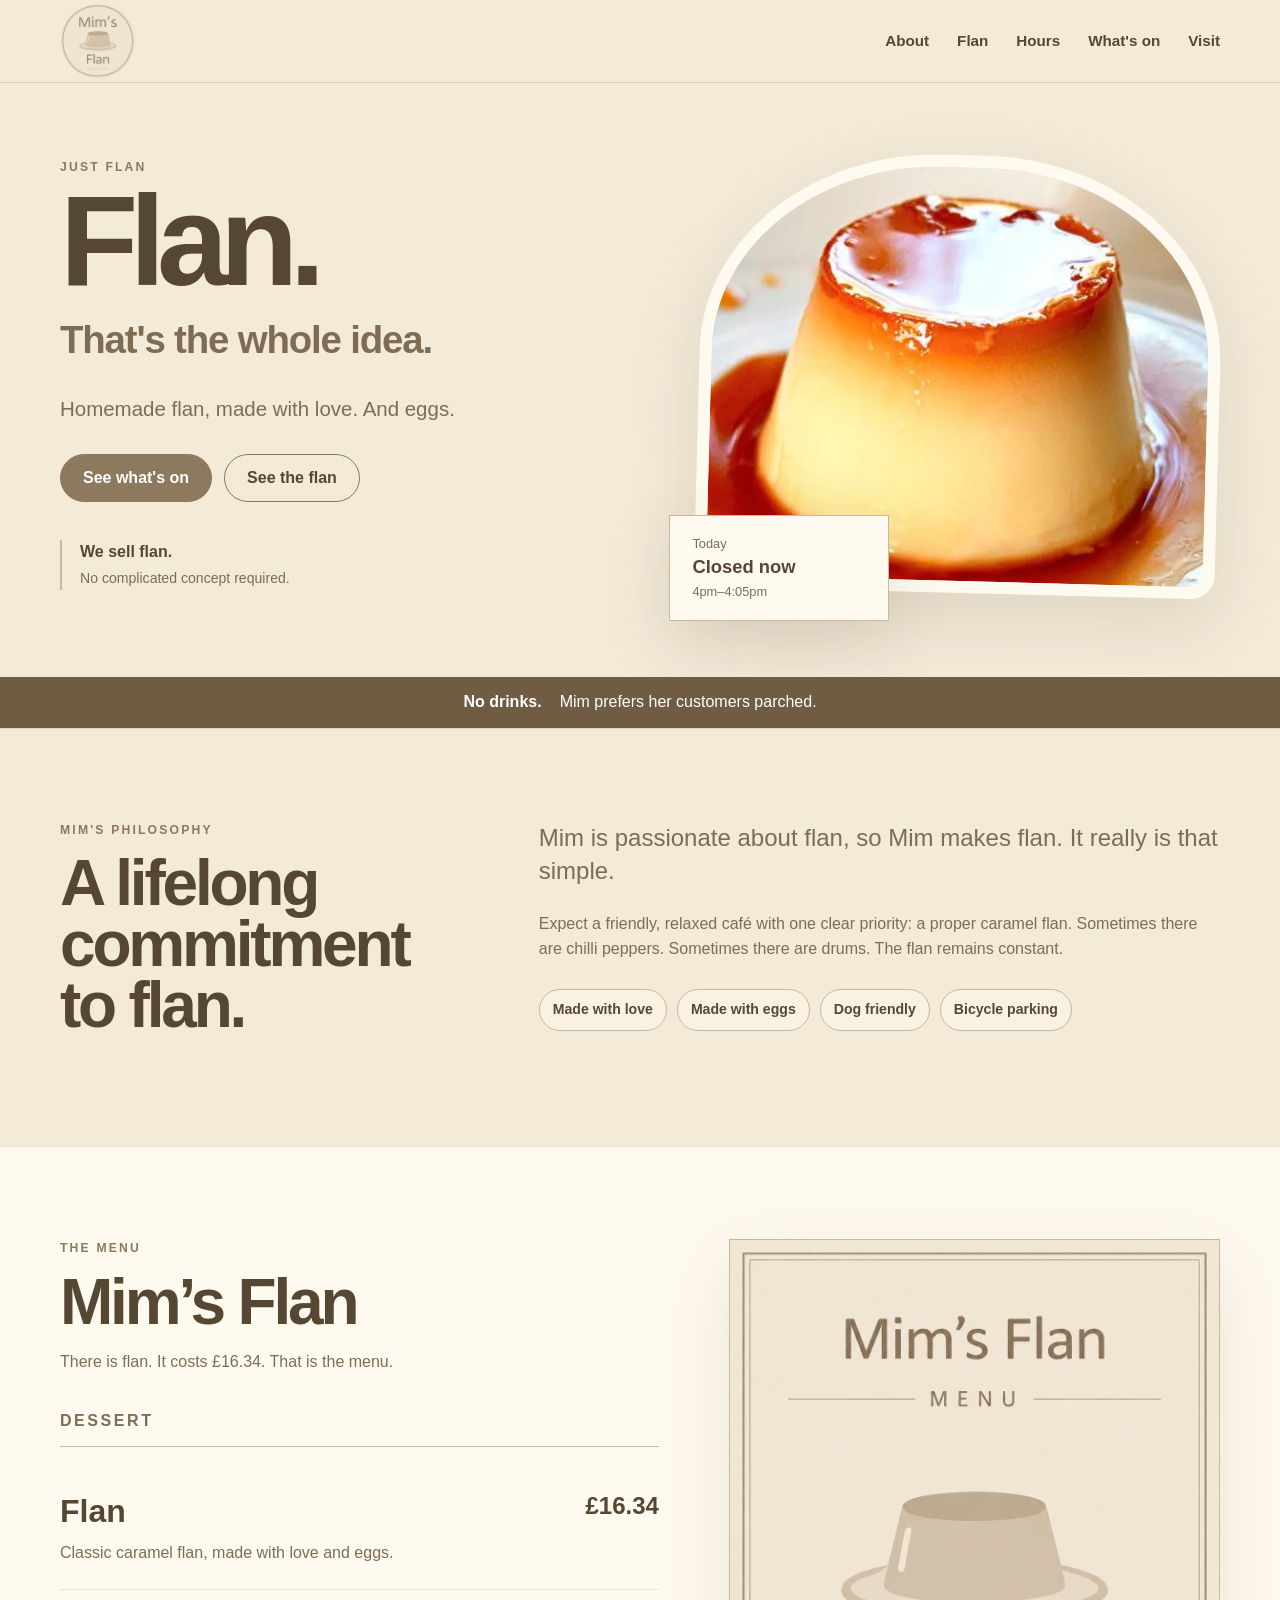
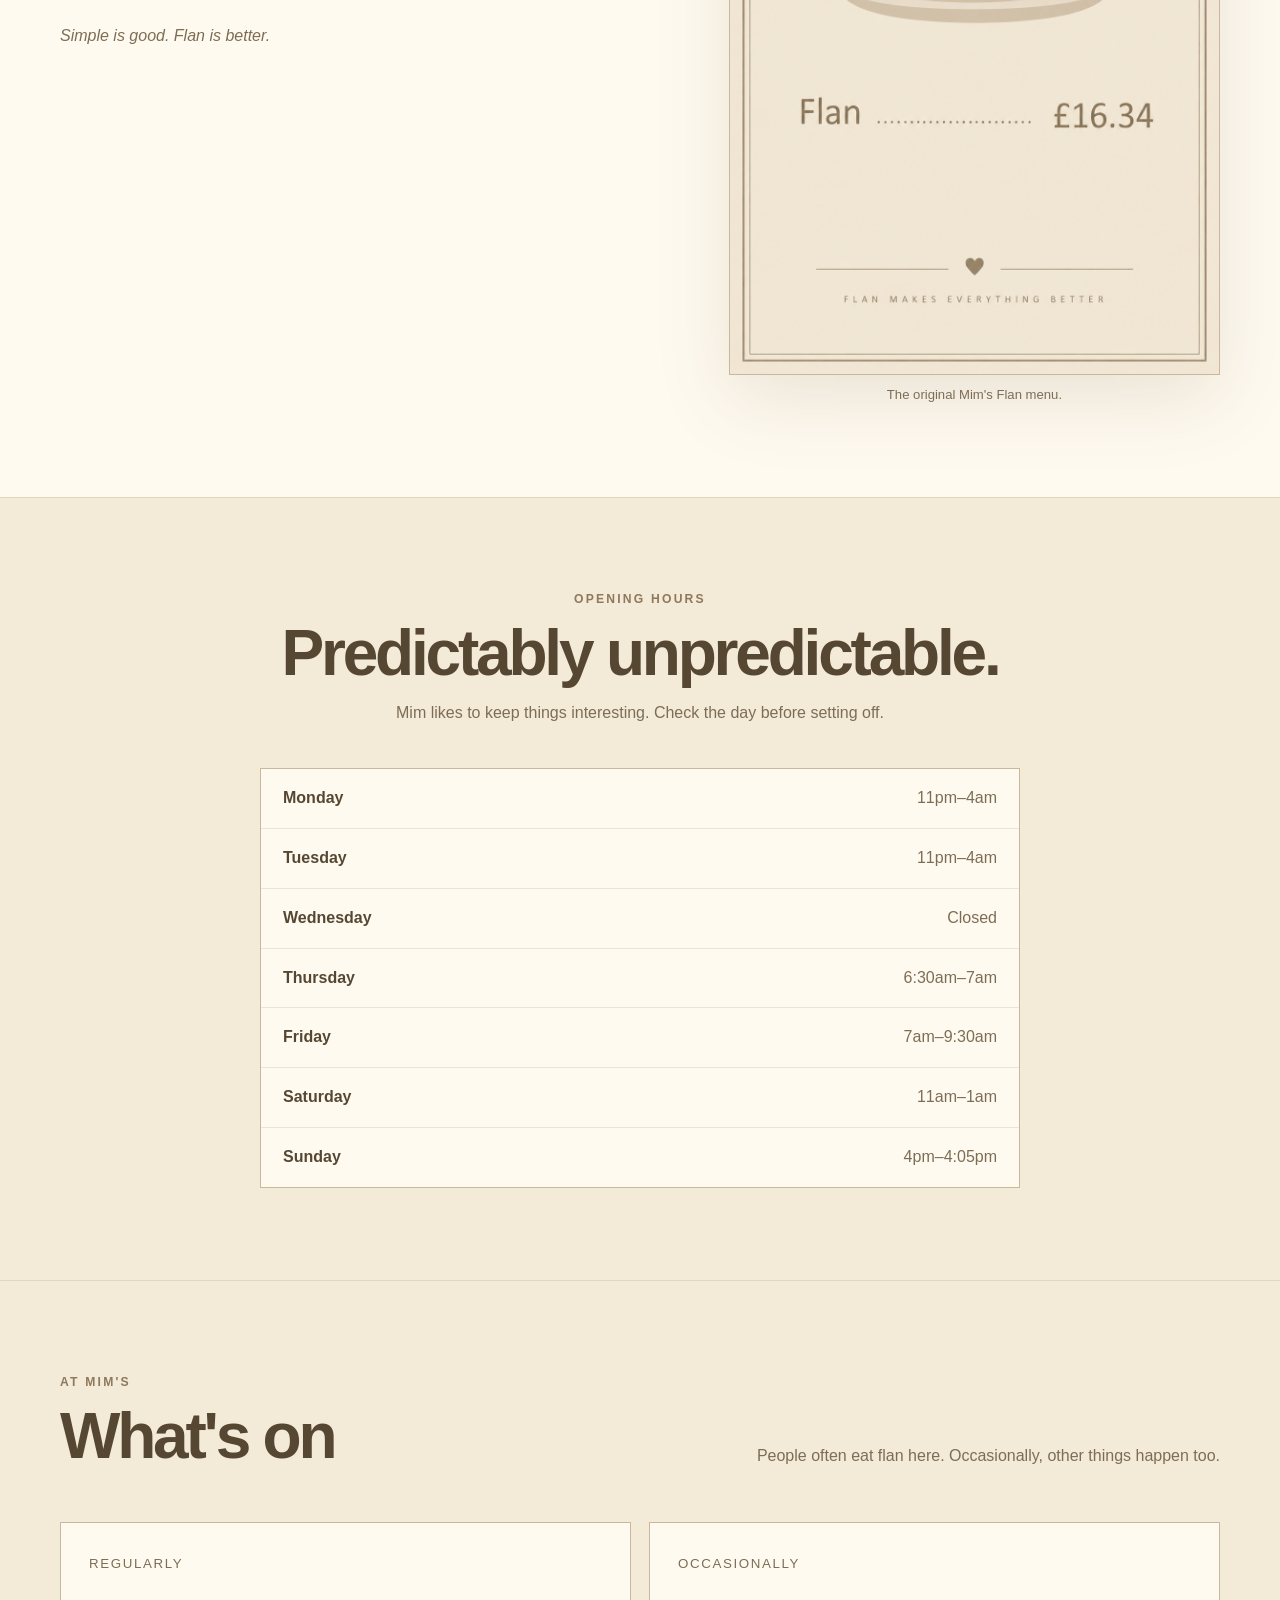
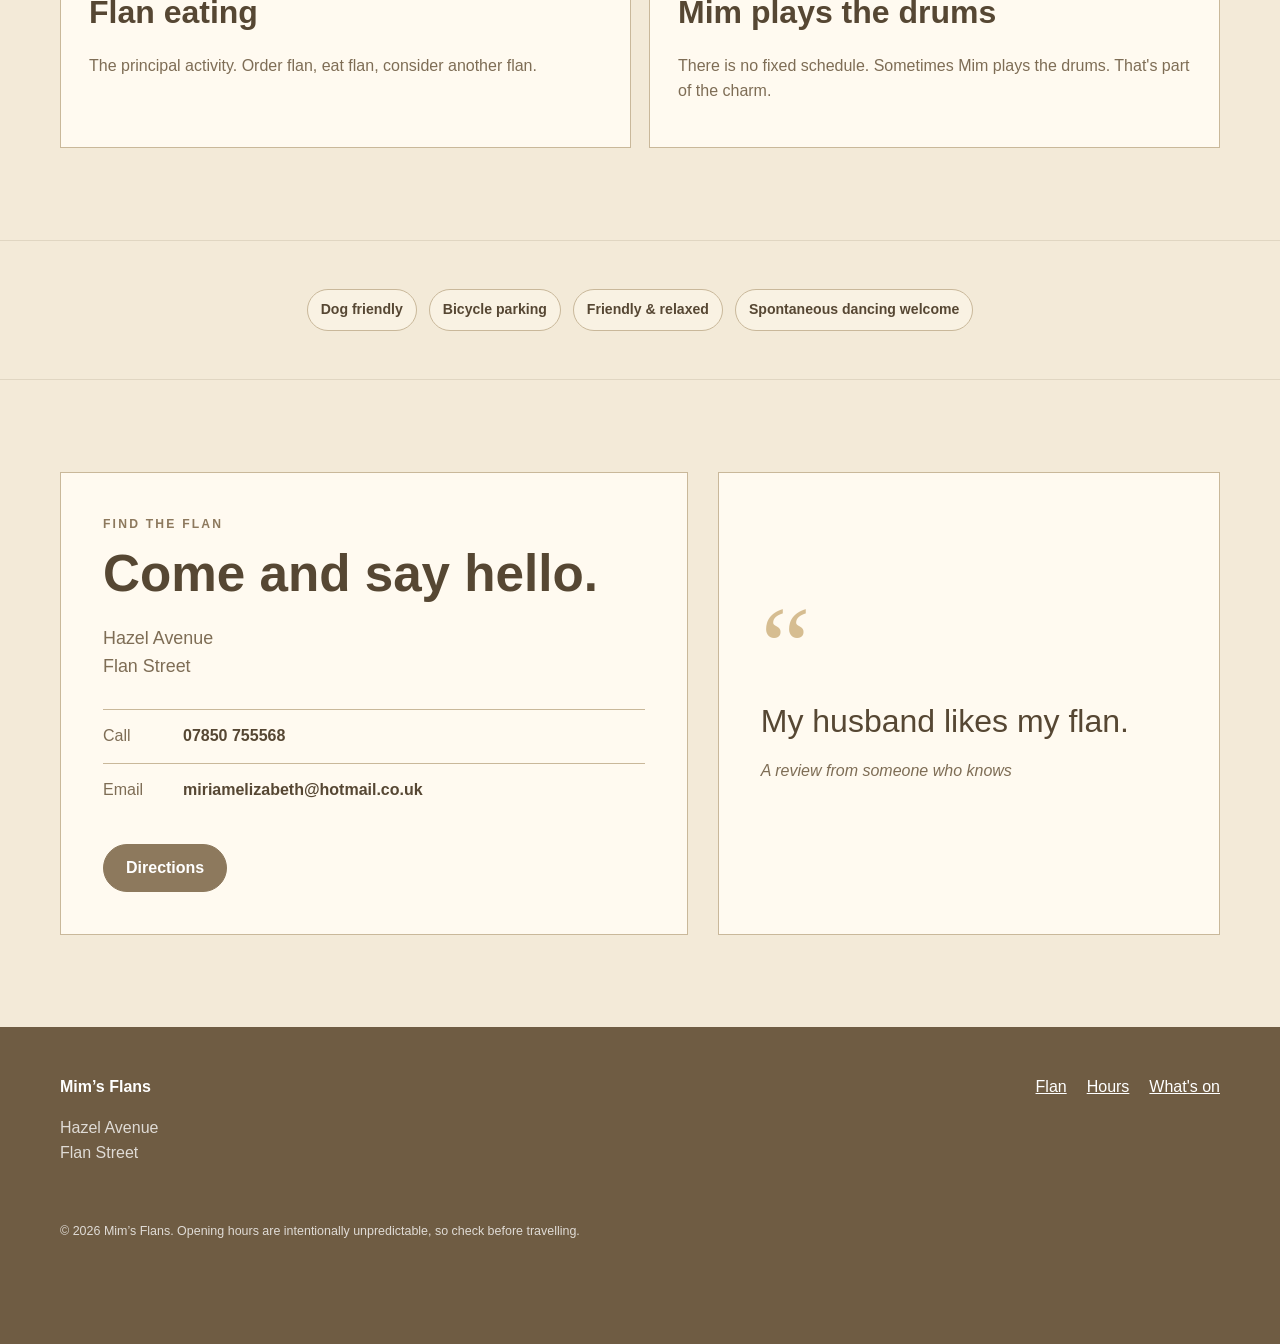
==== index.html @ b05868ed "Build Mim's Flans client website" ====
<!doctype html>
<html lang="en">
<head>
  <meta charset="utf-8">
  <meta name="viewport" content="width=device-width,initial-scale=1,viewport-fit=cover">
  <title>Mim's Flans | Just Flan</title>
  <meta name="description" content="Mim's Flans: homemade flan, made with love and eggs. Friendly, relaxed and unapologetically focused on flan.">
  <meta name="theme-color" content="#efe3cc">
  <meta property="og:type" content="website">
  <meta property="og:title" content="Mim's Flans | Just Flan">
  <meta property="og:description" content="We sell flan. Made with love. And eggs.">
  <link rel="stylesheet" href="assets/styles.css">
  <script defer src="assets/app.js"></script>
  <script id="business-schema" type="application/ld+json">{}</script>
</head>
<body>
  <a class="skip-link" href="#main">Skip to content</a>
  <header class="site-header" id="top">
    <div class="shell header-inner">
      <a class="brand" href="#top" aria-label="Mim's Flans home">
        <img src="01%20Brand/780D78CC-878E-4093-A371-A717BDE21ACC.png" alt="Mim's Flan logo">
      </a>
      <button class="nav-toggle" type="button" aria-expanded="false" aria-controls="primary-nav"><span></span><span></span><span></span><span class="sr-only">Toggle navigation</span></button>
      <nav class="primary-nav" id="primary-nav" aria-label="Main navigation">
        <a href="#about">About</a><a href="#menu">Flan</a><a href="#hours">Hours</a><a href="#whats-on">What's on</a><a href="#visit">Visit</a>
      </nav>
    </div>
  </header>

  <div class="load-error" data-load-error hidden role="alert">Some information could not be loaded. Please contact us if you need to confirm anything before visiting.</div>

  <main id="main">
    <section class="hero">
      <div class="shell hero-grid">
        <div class="hero-copy">
          <p class="eyebrow" data-site="heroEyebrow"></p>
          <h1><span>Flan.</span><em>That's the whole idea.</em></h1>
          <p class="hero-intro" data-site="strapline"></p>
          <div class="hero-actions"><a class="button button-primary" href="#whats-on">See what's on</a><a class="button button-ghost" href="#menu">See the flan</a></div>
          <div class="hero-note"><strong data-site="primaryMessage">We sell flan.</strong><span>No complicated concept required.</span></div>
        </div>
        <div class="hero-visual">
          <div class="photo-frame"><img src="02%20Photos/IMG_4484.webp" alt="Caramel flan on a white plate"></div>
          <div class="today-card"><span>Today</span><strong data-today-status>Checking opening hours…</strong><small data-today-hours></small></div>
        </div>
      </div>
    </section>

    <section class="notice-bar" data-notice-section hidden><div class="shell notice-inner"><strong data-notice-title></strong><span data-notice-text></span></div></section>

    <section class="section about" id="about">
      <div class="shell two-column">
        <div class="section-heading"><p class="eyebrow">Mim's philosophy</p><h2 data-site="aboutHeading"></h2></div>
        <div class="prose"><p class="lead" data-site="aboutLead"></p><p data-site="aboutBody"></p><div class="fact-row" data-facts></div></div>
      </div>
    </section>

    <section class="section menu-section" id="menu" data-food-section>
      <div class="shell menu-layout">
        <div>
          <div class="section-heading"><p class="eyebrow">The menu</p><h2 data-food="heading"></h2><p data-food="intro"></p></div>
          <div class="menu-sections" data-menu-sections></div>
          <p class="menu-footnote">Simple is good. Flan is better.</p>
        </div>
        <figure class="menu-art"><img src="03%20Menus%20%26%20Documents/C604A65D-4E2C-4105-901E-F3153CFBB48D.png" alt="Mim's Flan menu artwork"><figcaption>The original Mim's Flan menu.</figcaption></figure>
      </div>
    </section>

    <section class="section hours-section" id="hours">
      <div class="shell">
        <div class="section-heading centered"><p class="eyebrow">Opening hours</p><h2>Predictably unpredictable.</h2><p data-hours-note></p></div>
        <div class="hours-grid" data-hours-grid></div>
      </div>
    </section>

    <section class="section events-section" id="whats-on">
      <div class="shell">
        <div class="section-heading split-heading"><div><p class="eyebrow">At Mim's</p><h2>What's on</h2></div><p data-events="intro"></p></div>
        <div class="event-grid" data-event-grid></div>
      </div>
    </section>

    <section class="section features-section"><div class="shell"><div class="feature-strip" data-feature-strip></div></div></section>

    <section class="section gallery-section" data-gallery-section hidden><div class="shell"><div class="gallery-grid" data-gallery-grid></div></div></section>

    <section class="section visit-section" id="visit">
      <div class="shell visit-grid">
        <div class="visit-card">
          <p class="eyebrow">Find the flan</p><h2>Come and say hello.</h2><address data-site="address"></address>
          <div class="contact-stack"><a data-phone-link><span>Call</span><strong data-site="phone"></strong></a><a data-email-link><span>Email</span><strong data-site="email"></strong></a></div>
          <a class="button button-primary" data-link="mapsUrl">Directions</a>
        </div>
        <div class="visit-quote"><span>“</span><blockquote data-site="reviewQuote"></blockquote><cite data-site="reviewCredit"></cite></div>
      </div>
    </section>
  </main>

  <footer class="site-footer"><div class="shell footer-grid"><div><strong data-site="name">Mim's Flans</strong><p data-site="address"></p></div><div class="footer-links"><a href="#menu">Flan</a><a href="#hours">Hours</a><a href="#whats-on">What's on</a></div><p class="footer-small">© <span data-current-year></span> <span data-site="name"></span>. <span data-site="footerNote"></span></p></div></footer>
  <nav class="mobile-actions" aria-label="Quick actions"><a data-mobile-phone href="#visit">Call</a><a href="#menu">Flan</a><a href="#hours">Hours</a></nav>
  <dialog class="lightbox" data-lightbox><button type="button" data-lightbox-close aria-label="Close image">×</button><img data-lightbox-image alt=""></dialog>
</body>
</html>
---- assets/styles.css ----
:root{--paper:#f3ead8;--paper-deep:#e4d2b4;--surface:#fffaf0;--ink:#564733;--muted:#7e6d55;--line:#c9b89a;--primary:#8d795d;--primary-2:#6f5c43;--accent:#d6bd91;--alert:#a46f50;--shadow:0 24px 70px rgba(83,66,43,.13)}*{box-sizing:border-box}html{scroll-behavior:smooth}body{margin:0;background:var(--paper);color:var(--ink);font-family:Calibri,"Segoe UI",Arial,sans-serif;line-height:1.55}img{display:block;max-width:100%}a{color:inherit}.shell{width:min(1160px,calc(100% - 36px));margin:auto}.skip-link{position:absolute;left:-999px;top:8px;background:#fff;padding:10px;z-index:99}.skip-link:focus{left:8px}.sr-only{position:absolute;width:1px;height:1px;padding:0;margin:-1px;overflow:hidden;clip:rect(0,0,0,0);white-space:nowrap;border:0}.site-header{position:sticky;top:0;z-index:20;background:rgba(243,234,216,.92);backdrop-filter:blur(14px);border-bottom:1px solid rgba(141,121,93,.25)}.header-inner{min-height:82px;display:flex;align-items:center;justify-content:space-between;gap:28px}.brand img{width:76px;height:76px;object-fit:cover;border-radius:50%}.primary-nav{display:flex;gap:28px;align-items:center}.primary-nav a{text-decoration:none;font-weight:700;font-size:.95rem}.primary-nav a:hover{opacity:.6}.nav-toggle{display:none;background:none;border:0;padding:8px}.nav-toggle span:not(.sr-only){display:block;width:24px;height:2px;background:var(--ink);margin:5px}.hero{padding:72px 0 84px;overflow:hidden}.hero-grid{display:grid;grid-template-columns:1.05fr .95fr;gap:64px;align-items:center}.eyebrow{text-transform:uppercase;letter-spacing:.18em;font-size:.76rem;font-weight:800;color:var(--primary);margin:0 0 14px}.hero h1{font-size:clamp(4rem,10vw,8.5rem);letter-spacing:-.065em;line-height:.78;margin:0}.hero h1 span,.hero h1 em{display:block}.hero h1 em{font-style:normal;font-size:.3em;line-height:1.15;letter-spacing:-.03em;margin-top:28px;color:var(--muted)}.hero-intro{max-width:610px;font-size:1.28rem;margin:30px 0;color:var(--muted)}.hero-actions{display:flex;gap:12px;flex-wrap:wrap}.button{display:inline-flex;align-items:center;justify-content:center;min-height:48px;padding:0 22px;border-radius:999px;text-decoration:none;font-weight:800;border:1px solid var(--primary)}.button-primary{background:var(--primary);color:#fff}.button-ghost{background:transparent}.hero-note{margin-top:38px;border-left:2px solid var(--line);padding-left:18px;display:grid;gap:3px}.hero-note span{font-size:.88rem;color:var(--muted)}.hero-visual{position:relative}.photo-frame{border-radius:46% 46% 24px 24px;overflow:hidden;background:var(--surface);box-shadow:var(--shadow);border:12px solid rgba(255,250,240,.65);transform:rotate(1.5deg)}.photo-frame img{width:100%;aspect-ratio:1.2/1;object-fit:cover}.today-card{position:absolute;left:-30px;bottom:-28px;background:var(--surface);padding:18px 22px;border:1px solid var(--line);box-shadow:var(--shadow);min-width:220px}.today-card span,.today-card small{display:block;color:var(--muted);font-size:.8rem}.today-card strong{display:block;font-size:1.15rem}.notice-bar{background:var(--primary-2);color:white}.notice-inner{padding:13px 0;display:flex;gap:18px;justify-content:center}.section{padding:92px 0;border-top:1px solid rgba(141,121,93,.18)}.two-column{display:grid;grid-template-columns:.75fr 1.25fr;gap:70px}.section-heading h2{font-size:clamp(2.2rem,5vw,4.5rem);line-height:.95;letter-spacing:-.05em;margin:0 0 18px}.section-heading>p:not(.eyebrow){color:var(--muted);max-width:620px}.centered{text-align:center}.centered>p{margin-left:auto;margin-right:auto}.prose{max-width:720px}.prose .lead{font-size:1.5rem;line-height:1.4;margin-top:0}.prose p{color:var(--muted)}.fact-row{display:flex;gap:10px;flex-wrap:wrap;margin-top:28px}.fact-row span,.feature-strip span{border:1px solid var(--line);padding:9px 13px;border-radius:999px;background:rgba(255,250,240,.45);font-size:.88rem;font-weight:700}.menu-section{background:var(--surface)}.menu-layout{display:grid;grid-template-columns:1fr .82fr;gap:70px;align-items:start}.menu-block{margin:34px 0}.menu-block h3{font-size:1rem;text-transform:uppercase;letter-spacing:.16em;color:var(--muted);border-bottom:1px solid var(--line);padding-bottom:12px}.menu-item{display:flex;justify-content:space-between;gap:30px;padding:24px 0;border-bottom:1px solid rgba(141,121,93,.18)}.menu-item strong{font-size:2rem}.menu-item p{margin:.25rem 0 0;color:var(--muted)}.menu-item b{font-size:1.5rem;white-space:nowrap}.menu-footnote{font-style:italic;color:var(--muted)}.menu-art{margin:0;position:sticky;top:110px}.menu-art img{box-shadow:var(--shadow);border:1px solid var(--line)}.menu-art figcaption{text-align:center;color:var(--muted);font-size:.82rem;margin-top:10px}.hours-grid{max-width:760px;margin:42px auto 0;background:var(--surface);border:1px solid var(--line)}.hours-row{display:grid;grid-template-columns:1fr 1fr;gap:20px;padding:17px 22px;border-bottom:1px solid rgba(141,121,93,.18)}.hours-row:last-child{border-bottom:0}.hours-row span{text-align:right;color:var(--muted)}.split-heading{display:flex;justify-content:space-between;gap:50px;align-items:end}.event-grid{display:grid;grid-template-columns:repeat(2,1fr);gap:18px;margin-top:38px}.card{background:var(--surface);padding:28px;border:1px solid var(--line);min-height:220px}.card small{color:var(--muted);text-transform:uppercase;letter-spacing:.12em}.card h3{font-size:2rem;margin:12px 0}.card p{color:var(--muted)}.feature-strip{display:flex;justify-content:center;gap:12px;flex-wrap:wrap}.features-section{padding:48px 0}.gallery-grid{display:grid;grid-template-columns:repeat(3,1fr);gap:12px}.gallery-item{border:0;padding:0;background:none;cursor:pointer}.gallery-item img{width:100%;aspect-ratio:1/1;object-fit:cover}.visit-grid{display:grid;grid-template-columns:1fr .8fr;gap:30px}.visit-card,.visit-quote{background:var(--surface);border:1px solid var(--line);padding:42px}.visit-card h2{font-size:3.2rem;line-height:1;margin:0 0 26px}.visit-card address{font-style:normal;white-space:pre-line;color:var(--muted);font-size:1.12rem}.contact-stack{display:grid;margin:28px 0}.contact-stack a{text-decoration:none;padding:14px 0;border-top:1px solid var(--line);display:grid;grid-template-columns:80px 1fr}.contact-stack span{color:var(--muted)}.visit-quote{display:flex;flex-direction:column;justify-content:center}.visit-quote>span{font-family:Georgia,serif;font-size:7rem;line-height:.4;color:var(--accent)}.visit-quote blockquote{font-size:2rem;line-height:1.18;margin:35px 0 18px}.visit-quote cite{color:var(--muted)}.site-footer{padding:48px 0 90px;background:var(--primary-2);color:#fff}.footer-grid{display:grid;grid-template-columns:1fr auto;gap:28px}.footer-grid p{opacity:.78;white-space:pre-line}.footer-links{display:flex;gap:20px}.footer-small{grid-column:1/-1;font-size:.78rem}.mobile-actions{display:none}.lightbox{border:0;padding:0;background:transparent;max-width:90vw;max-height:90vh}.lightbox::backdrop{background:rgba(30,24,17,.8)}.lightbox img{max-width:85vw;max-height:85vh}.lightbox button{position:fixed;right:20px;top:20px;width:44px;height:44px;border-radius:50%;border:0;font-size:2rem}.load-error{background:#fff1dc;color:#6a442d;text-align:center;padding:12px}.gallery-section[hidden],.notice-bar[hidden]{display:none}@media(max-width:800px){.header-inner{min-height:70px}.brand img{width:58px;height:58px}.nav-toggle{display:block}.primary-nav{position:absolute;left:0;right:0;top:70px;display:none;flex-direction:column;align-items:stretch;background:var(--surface);padding:18px}.primary-nav.open{display:flex}.hero{padding-top:42px}.hero-grid,.two-column,.menu-layout,.visit-grid{grid-template-columns:1fr;gap:38px}.hero-visual{margin-top:10px}.today-card{left:12px}.menu-art{position:static;max-width:480px;margin:auto}.section{padding:68px 0}.split-heading{display:block}.event-grid{grid-template-columns:1fr}.footer-grid{grid-template-columns:1fr}.footer-links{flex-wrap:wrap}.mobile-actions{position:fixed;z-index:30;bottom:0;left:0;right:0;display:grid;grid-template-columns:repeat(3,1fr);background:var(--surface);border-top:1px solid var(--line);padding-bottom:env(safe-area-inset-bottom)}.mobile-actions a{text-align:center;padding:13px 5px;text-decoration:none;font-weight:800;font-size:.86rem}.site-footer{padding-bottom:130px}}@media(max-width:520px){.shell{width:min(100% - 24px,1160px)}.hero h1{font-size:clamp(3.8rem,20vw,6rem)}.hero h1 em{font-size:.35em}.photo-frame{border-radius:38% 38% 18px 18px}.hours-row{grid-template-columns:.9fr 1.1fr;padding:14px}.visit-card,.visit-quote{padding:28px}.visit-card h2{font-size:2.6rem}.visit-quote blockquote{font-size:1.6rem}}
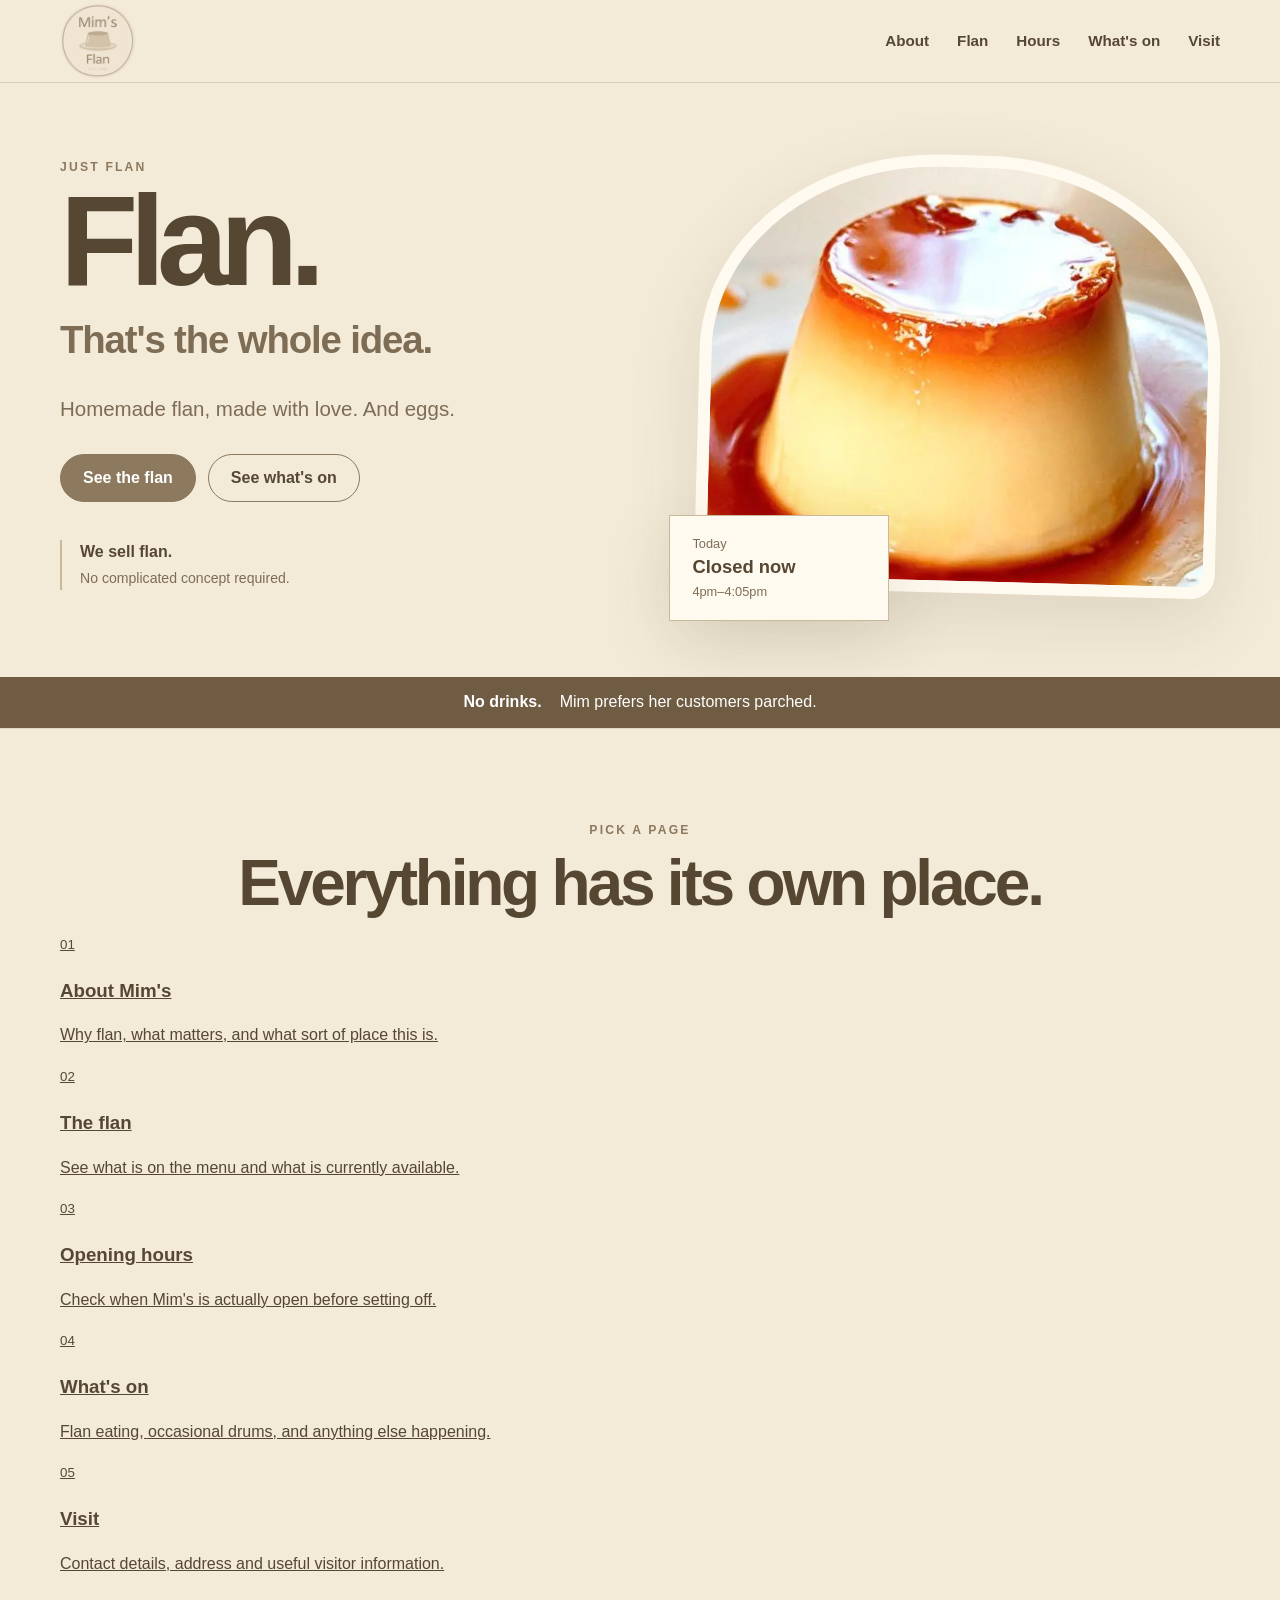
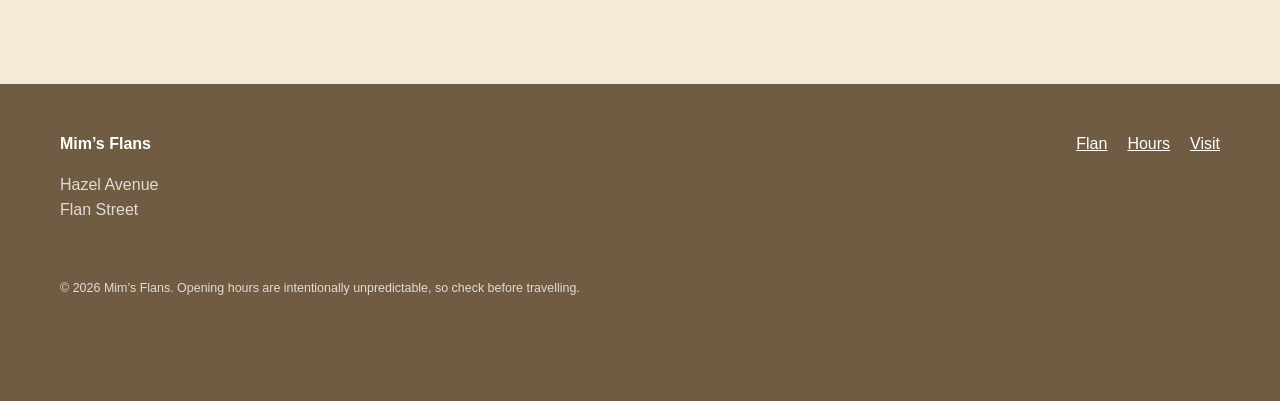
==== commit 30d2eb42: "Make Mim's Flans homepage a multi-page gateway" ====
--- a/index.html
+++ b/index.html
@@ -6,98 +6,20 @@
   <title>Mim's Flans | Just Flan</title>
   <meta name="description" content="Mim's Flans: homemade flan, made with love and eggs. Friendly, relaxed and unapologetically focused on flan.">
   <meta name="theme-color" content="#efe3cc">
-  <meta property="og:type" content="website">
-  <meta property="og:title" content="Mim's Flans | Just Flan">
-  <meta property="og:description" content="We sell flan. Made with love. And eggs.">
   <link rel="stylesheet" href="assets/styles.css">
   <script defer src="assets/app.js"></script>
   <script id="business-schema" type="application/ld+json">{}</script>
 </head>
 <body>
   <a class="skip-link" href="#main">Skip to content</a>
-  <header class="site-header" id="top">
-    <div class="shell header-inner">
-      <a class="brand" href="#top" aria-label="Mim's Flans home">
-        <img src="01%20Brand/780D78CC-878E-4093-A371-A717BDE21ACC.png" alt="Mim's Flan logo">
-      </a>
-      <button class="nav-toggle" type="button" aria-expanded="false" aria-controls="primary-nav"><span></span><span></span><span></span><span class="sr-only">Toggle navigation</span></button>
-      <nav class="primary-nav" id="primary-nav" aria-label="Main navigation">
-        <a href="#about">About</a><a href="#menu">Flan</a><a href="#hours">Hours</a><a href="#whats-on">What's on</a><a href="#visit">Visit</a>
-      </nav>
-    </div>
-  </header>
-
+  <header class="site-header"><div class="shell header-inner"><a class="brand" href="index.html" aria-label="Mim's Flans home"><img src="01%20Brand/780D78CC-878E-4093-A371-A717BDE21ACC.png" alt="Mim's Flan logo"></a><button class="nav-toggle" type="button" aria-expanded="false" aria-controls="primary-nav"><span></span><span></span><span></span><span class="sr-only">Toggle navigation</span></button><nav class="primary-nav" id="primary-nav" aria-label="Main navigation"><a href="about.html">About</a><a href="menu.html">Flan</a><a href="hours.html">Hours</a><a href="whats-on.html">What's on</a><a href="visit.html">Visit</a></nav></div></header>
   <div class="load-error" data-load-error hidden role="alert">Some information could not be loaded. Please contact us if you need to confirm anything before visiting.</div>
-
   <main id="main">
-    <section class="hero">
-      <div class="shell hero-grid">
-        <div class="hero-copy">
-          <p class="eyebrow" data-site="heroEyebrow"></p>
-          <h1><span>Flan.</span><em>That's the whole idea.</em></h1>
-          <p class="hero-intro" data-site="strapline"></p>
-          <div class="hero-actions"><a class="button button-primary" href="#whats-on">See what's on</a><a class="button button-ghost" href="#menu">See the flan</a></div>
-          <div class="hero-note"><strong data-site="primaryMessage">We sell flan.</strong><span>No complicated concept required.</span></div>
-        </div>
-        <div class="hero-visual">
-          <div class="photo-frame"><img src="02%20Photos/IMG_4484.webp" alt="Caramel flan on a white plate"></div>
-          <div class="today-card"><span>Today</span><strong data-today-status>Checking opening hours…</strong><small data-today-hours></small></div>
-        </div>
-      </div>
-    </section>
-
+    <section class="hero"><div class="shell hero-grid"><div class="hero-copy"><p class="eyebrow" data-site="heroEyebrow"></p><h1><span>Flan.</span><em>That's the whole idea.</em></h1><p class="hero-intro" data-site="strapline"></p><div class="hero-actions"><a class="button button-primary" href="menu.html">See the flan</a><a class="button button-ghost" href="whats-on.html">See what's on</a></div><div class="hero-note"><strong data-site="primaryMessage">We sell flan.</strong><span>No complicated concept required.</span></div></div><div class="hero-visual"><div class="photo-frame"><img src="02%20Photos/IMG_4484.webp" alt="Caramel flan on a white plate"></div><div class="today-card"><span>Today</span><strong data-today-status>Checking opening hours…</strong><small data-today-hours></small></div></div></div></section>
     <section class="notice-bar" data-notice-section hidden><div class="shell notice-inner"><strong data-notice-title></strong><span data-notice-text></span></div></section>
-
-    <section class="section about" id="about">
-      <div class="shell two-column">
-        <div class="section-heading"><p class="eyebrow">Mim's philosophy</p><h2 data-site="aboutHeading"></h2></div>
-        <div class="prose"><p class="lead" data-site="aboutLead"></p><p data-site="aboutBody"></p><div class="fact-row" data-facts></div></div>
-      </div>
-    </section>
-
-    <section class="section menu-section" id="menu" data-food-section>
-      <div class="shell menu-layout">
-        <div>
-          <div class="section-heading"><p class="eyebrow">The menu</p><h2 data-food="heading"></h2><p data-food="intro"></p></div>
-          <div class="menu-sections" data-menu-sections></div>
-          <p class="menu-footnote">Simple is good. Flan is better.</p>
-        </div>
-        <figure class="menu-art"><img src="03%20Menus%20%26%20Documents/C604A65D-4E2C-4105-901E-F3153CFBB48D.png" alt="Mim's Flan menu artwork"><figcaption>The original Mim's Flan menu.</figcaption></figure>
-      </div>
-    </section>
-
-    <section class="section hours-section" id="hours">
-      <div class="shell">
-        <div class="section-heading centered"><p class="eyebrow">Opening hours</p><h2>Predictably unpredictable.</h2><p data-hours-note></p></div>
-        <div class="hours-grid" data-hours-grid></div>
-      </div>
-    </section>
-
-    <section class="section events-section" id="whats-on">
-      <div class="shell">
-        <div class="section-heading split-heading"><div><p class="eyebrow">At Mim's</p><h2>What's on</h2></div><p data-events="intro"></p></div>
-        <div class="event-grid" data-event-grid></div>
-      </div>
-    </section>
-
-    <section class="section features-section"><div class="shell"><div class="feature-strip" data-feature-strip></div></div></section>
-
-    <section class="section gallery-section" data-gallery-section hidden><div class="shell"><div class="gallery-grid" data-gallery-grid></div></div></section>
-
-    <section class="section visit-section" id="visit">
-      <div class="shell visit-grid">
-        <div class="visit-card">
-          <p class="eyebrow">Find the flan</p><h2>Come and say hello.</h2><address data-site="address"></address>
-          <div class="contact-stack"><a data-phone-link><span>Call</span><strong data-site="phone"></strong></a><a data-email-link><span>Email</span><strong data-site="email"></strong></a></div>
-          <a class="button button-primary" data-link="mapsUrl">Directions</a>
-        </div>
-        <div class="visit-quote"><span>“</span><blockquote data-site="reviewQuote"></blockquote><cite data-site="reviewCredit"></cite></div>
-      </div>
-    </section>
+    <section class="section home-links"><div class="shell"><div class="section-heading centered"><p class="eyebrow">Pick a page</p><h2>Everything has its own place.</h2></div><div class="page-card-grid"><a class="page-card" href="about.html"><small>01</small><h3>About Mim's</h3><p>Why flan, what matters, and what sort of place this is.</p></a><a class="page-card" href="menu.html"><small>02</small><h3>The flan</h3><p>See what is on the menu and what is currently available.</p></a><a class="page-card" href="hours.html"><small>03</small><h3>Opening hours</h3><p>Check when Mim's is actually open before setting off.</p></a><a class="page-card" href="whats-on.html"><small>04</small><h3>What's on</h3><p>Flan eating, occasional drums, and anything else happening.</p></a><a class="page-card" href="visit.html"><small>05</small><h3>Visit</h3><p>Contact details, address and useful visitor information.</p></a></div></div></section>
   </main>
-
-  <footer class="site-footer"><div class="shell footer-grid"><div><strong data-site="name">Mim's Flans</strong><p data-site="address"></p></div><div class="footer-links"><a href="#menu">Flan</a><a href="#hours">Hours</a><a href="#whats-on">What's on</a></div><p class="footer-small">© <span data-current-year></span> <span data-site="name"></span>. <span data-site="footerNote"></span></p></div></footer>
-  <nav class="mobile-actions" aria-label="Quick actions"><a data-mobile-phone href="#visit">Call</a><a href="#menu">Flan</a><a href="#hours">Hours</a></nav>
-  <dialog class="lightbox" data-lightbox><button type="button" data-lightbox-close aria-label="Close image">×</button><img data-lightbox-image alt=""></dialog>
+  <footer class="site-footer"><div class="shell footer-grid"><div><strong data-site="name">Mim's Flans</strong><p data-site="address"></p></div><div class="footer-links"><a href="menu.html">Flan</a><a href="hours.html">Hours</a><a href="visit.html">Visit</a></div><p class="footer-small">© <span data-current-year></span> <span data-site="name"></span>. <span data-site="footerNote"></span></p></div></footer>
+  <nav class="mobile-actions" aria-label="Quick actions"><a data-mobile-phone href="visit.html">Call</a><a href="menu.html">Flan</a><a href="hours.html">Hours</a></nav>
 </body>
 </html>
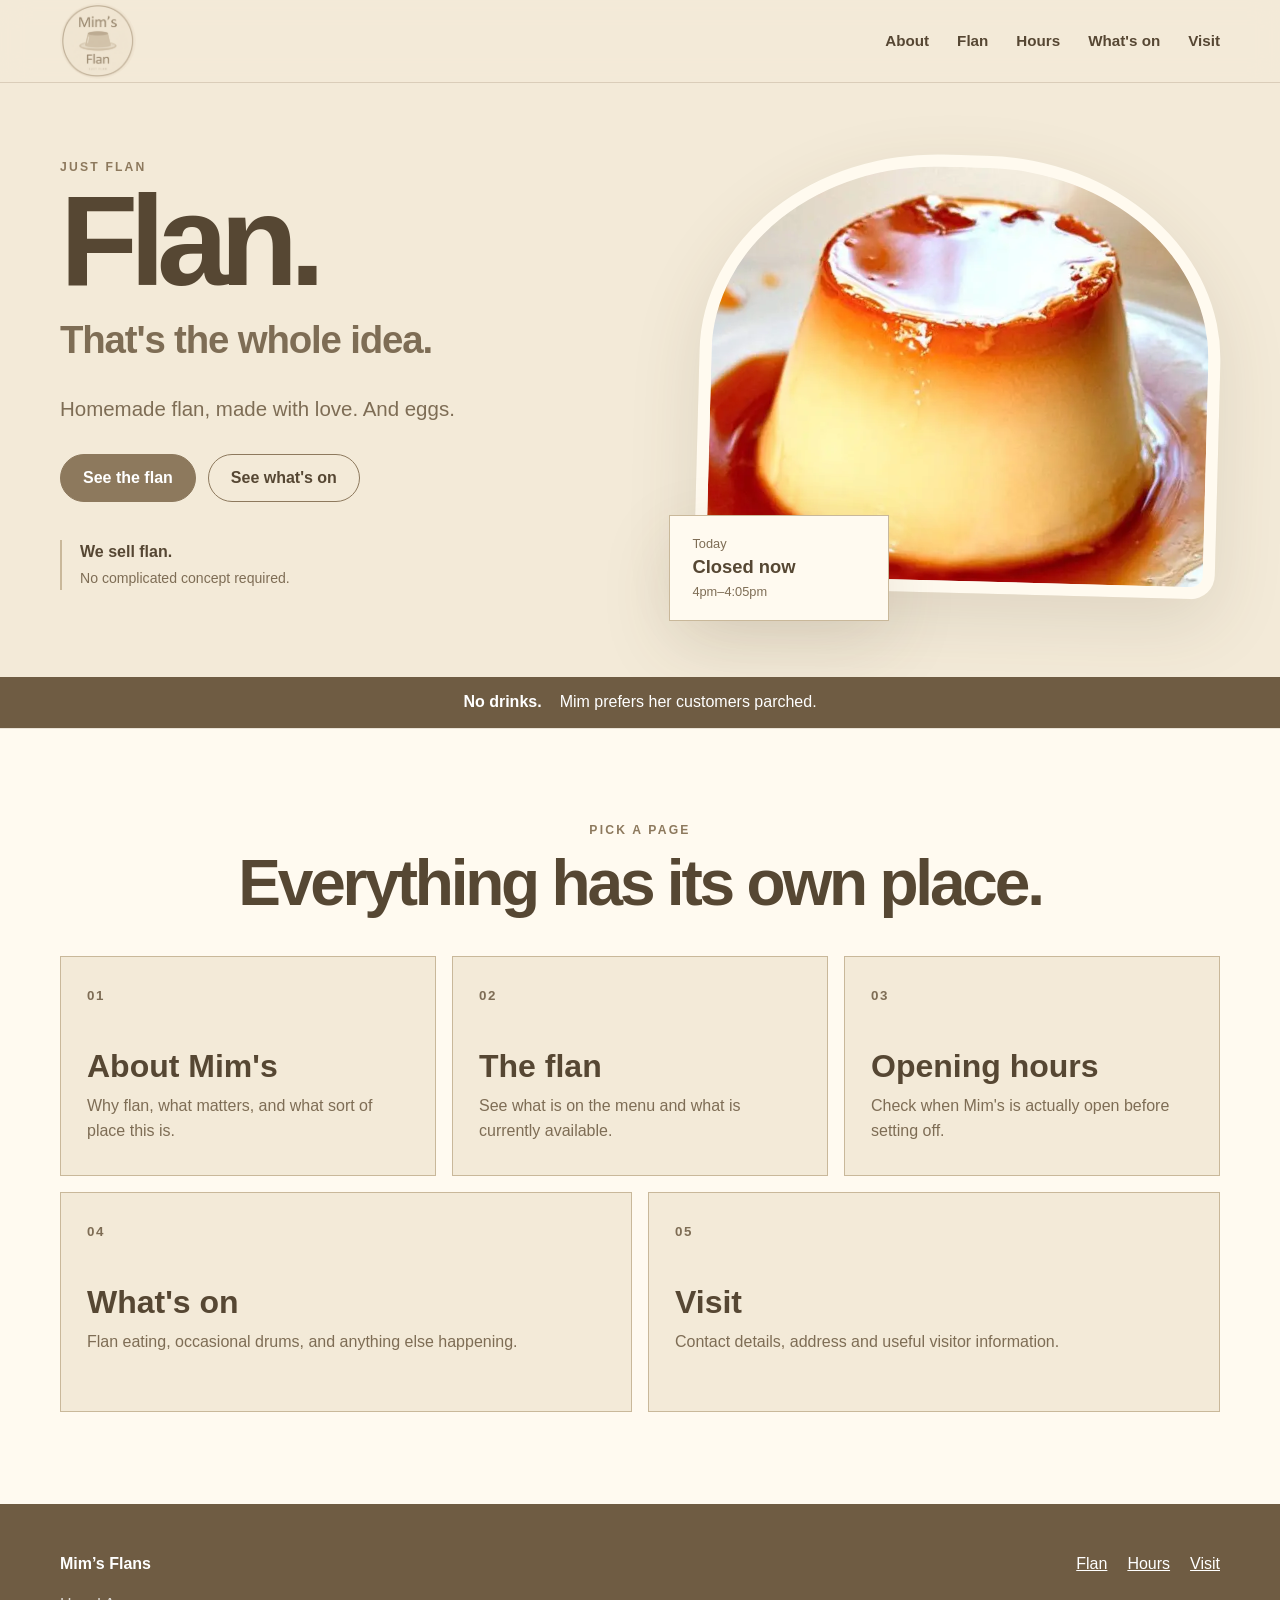
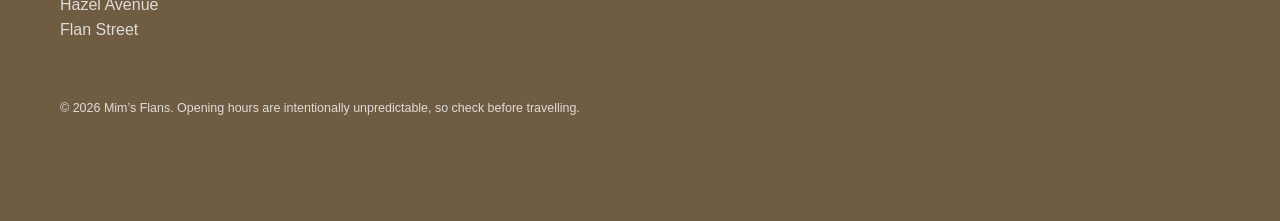
==== commit 8ed3dc49: "Make homepage hero copy fully editable" ====
--- a/index.html
+++ b/index.html
@@ -15,7 +15,7 @@
   <header class="site-header"><div class="shell header-inner"><a class="brand" href="index.html" aria-label="Mim's Flans home"><img src="01%20Brand/780D78CC-878E-4093-A371-A717BDE21ACC.png" alt="Mim's Flan logo"></a><button class="nav-toggle" type="button" aria-expanded="false" aria-controls="primary-nav"><span></span><span></span><span></span><span class="sr-only">Toggle navigation</span></button><nav class="primary-nav" id="primary-nav" aria-label="Main navigation"><a href="about.html">About</a><a href="menu.html">Flan</a><a href="hours.html">Hours</a><a href="whats-on.html">What's on</a><a href="visit.html">Visit</a></nav></div></header>
   <div class="load-error" data-load-error hidden role="alert">Some information could not be loaded. Please contact us if you need to confirm anything before visiting.</div>
   <main id="main">
-    <section class="hero"><div class="shell hero-grid"><div class="hero-copy"><p class="eyebrow" data-site="heroEyebrow"></p><h1><span>Flan.</span><em>That's the whole idea.</em></h1><p class="hero-intro" data-site="strapline"></p><div class="hero-actions"><a class="button button-primary" href="menu.html">See the flan</a><a class="button button-ghost" href="whats-on.html">See what's on</a></div><div class="hero-note"><strong data-site="primaryMessage">We sell flan.</strong><span>No complicated concept required.</span></div></div><div class="hero-visual"><div class="photo-frame"><img src="02%20Photos/IMG_4484.webp" alt="Caramel flan on a white plate"></div><div class="today-card"><span>Today</span><strong data-today-status>Checking opening hours…</strong><small data-today-hours></small></div></div></div></section>
+    <section class="hero"><div class="shell hero-grid"><div class="hero-copy"><p class="eyebrow" data-site="heroEyebrow"></p><h1><span data-site="heroTitle">Flan.</span><em data-site="heroSubtitle">That's the whole idea.</em></h1><p class="hero-intro" data-site="strapline"></p><div class="hero-actions"><a class="button button-primary" href="menu.html">See the flan</a><a class="button button-ghost" href="whats-on.html">See what's on</a></div><div class="hero-note"><strong data-site="primaryMessage">We sell flan.</strong><span data-site="heroNote">No complicated concept required.</span></div></div><div class="hero-visual"><div class="photo-frame"><img src="02%20Photos/IMG_4484.webp" alt="Caramel flan on a white plate"></div><div class="today-card"><span>Today</span><strong data-today-status>Checking opening hours…</strong><small data-today-hours></small></div></div></div></section>
     <section class="notice-bar" data-notice-section hidden><div class="shell notice-inner"><strong data-notice-title></strong><span data-notice-text></span></div></section>
     <section class="section home-links"><div class="shell"><div class="section-heading centered"><p class="eyebrow">Pick a page</p><h2>Everything has its own place.</h2></div><div class="page-card-grid"><a class="page-card" href="about.html"><small>01</small><h3>About Mim's</h3><p>Why flan, what matters, and what sort of place this is.</p></a><a class="page-card" href="menu.html"><small>02</small><h3>The flan</h3><p>See what is on the menu and what is currently available.</p></a><a class="page-card" href="hours.html"><small>03</small><h3>Opening hours</h3><p>Check when Mim's is actually open before setting off.</p></a><a class="page-card" href="whats-on.html"><small>04</small><h3>What's on</h3><p>Flan eating, occasional drums, and anything else happening.</p></a><a class="page-card" href="visit.html"><small>05</small><h3>Visit</h3><p>Contact details, address and useful visitor information.</p></a></div></div></section>
   </main>
--- a/assets/styles.css
+++ b/assets/styles.css
@@ -1 +1 @@
-:root{--paper:#f3ead8;--paper-deep:#e4d2b4;--surface:#fffaf0;--ink:#564733;--muted:#7e6d55;--line:#c9b89a;--primary:#8d795d;--primary-2:#6f5c43;--accent:#d6bd91;--alert:#a46f50;--shadow:0 24px 70px rgba(83,66,43,.13)}*{box-sizing:border-box}html{scroll-behavior:smooth}body{margin:0;background:var(--paper);color:var(--ink);font-family:Calibri,"Segoe UI",Arial,sans-serif;line-height:1.55}img{display:block;max-width:100%}a{color:inherit}.shell{width:min(1160px,calc(100% - 36px));margin:auto}.skip-link{position:absolute;left:-999px;top:8px;background:#fff;padding:10px;z-index:99}.skip-link:focus{left:8px}.sr-only{position:absolute;width:1px;height:1px;padding:0;margin:-1px;overflow:hidden;clip:rect(0,0,0,0);white-space:nowrap;border:0}.site-header{position:sticky;top:0;z-index:20;background:rgba(243,234,216,.92);backdrop-filter:blur(14px);border-bottom:1px solid rgba(141,121,93,.25)}.header-inner{min-height:82px;display:flex;align-items:center;justify-content:space-between;gap:28px}.brand img{width:76px;height:76px;object-fit:cover;border-radius:50%}.primary-nav{display:flex;gap:28px;align-items:center}.primary-nav a{text-decoration:none;font-weight:700;font-size:.95rem}.primary-nav a:hover{opacity:.6}.nav-toggle{display:none;background:none;border:0;padding:8px}.nav-toggle span:not(.sr-only){display:block;width:24px;height:2px;background:var(--ink);margin:5px}.hero{padding:72px 0 84px;overflow:hidden}.hero-grid{display:grid;grid-template-columns:1.05fr .95fr;gap:64px;align-items:center}.eyebrow{text-transform:uppercase;letter-spacing:.18em;font-size:.76rem;font-weight:800;color:var(--primary);margin:0 0 14px}.hero h1{font-size:clamp(4rem,10vw,8.5rem);letter-spacing:-.065em;line-height:.78;margin:0}.hero h1 span,.hero h1 em{display:block}.hero h1 em{font-style:normal;font-size:.3em;line-height:1.15;letter-spacing:-.03em;margin-top:28px;color:var(--muted)}.hero-intro{max-width:610px;font-size:1.28rem;margin:30px 0;color:var(--muted)}.hero-actions{display:flex;gap:12px;flex-wrap:wrap}.button{display:inline-flex;align-items:center;justify-content:center;min-height:48px;padding:0 22px;border-radius:999px;text-decoration:none;font-weight:800;border:1px solid var(--primary)}.button-primary{background:var(--primary);color:#fff}.button-ghost{background:transparent}.hero-note{margin-top:38px;border-left:2px solid var(--line);padding-left:18px;display:grid;gap:3px}.hero-note span{font-size:.88rem;color:var(--muted)}.hero-visual{position:relative}.photo-frame{border-radius:46% 46% 24px 24px;overflow:hidden;background:var(--surface);box-shadow:var(--shadow);border:12px solid rgba(255,250,240,.65);transform:rotate(1.5deg)}.photo-frame img{width:100%;aspect-ratio:1.2/1;object-fit:cover}.today-card{position:absolute;left:-30px;bottom:-28px;background:var(--surface);padding:18px 22px;border:1px solid var(--line);box-shadow:var(--shadow);min-width:220px}.today-card span,.today-card small{display:block;color:var(--muted);font-size:.8rem}.today-card strong{display:block;font-size:1.15rem}.notice-bar{background:var(--primary-2);color:white}.notice-inner{padding:13px 0;display:flex;gap:18px;justify-content:center}.section{padding:92px 0;border-top:1px solid rgba(141,121,93,.18)}.two-column{display:grid;grid-template-columns:.75fr 1.25fr;gap:70px}.section-heading h2{font-size:clamp(2.2rem,5vw,4.5rem);line-height:.95;letter-spacing:-.05em;margin:0 0 18px}.section-heading>p:not(.eyebrow){color:var(--muted);max-width:620px}.centered{text-align:center}.centered>p{margin-left:auto;margin-right:auto}.prose{max-width:720px}.prose .lead{font-size:1.5rem;line-height:1.4;margin-top:0}.prose p{color:var(--muted)}.fact-row{display:flex;gap:10px;flex-wrap:wrap;margin-top:28px}.fact-row span,.feature-strip span{border:1px solid var(--line);padding:9px 13px;border-radius:999px;background:rgba(255,250,240,.45);font-size:.88rem;font-weight:700}.menu-section{background:var(--surface)}.menu-layout{display:grid;grid-template-columns:1fr .82fr;gap:70px;align-items:start}.menu-block{margin:34px 0}.menu-block h3{font-size:1rem;text-transform:uppercase;letter-spacing:.16em;color:var(--muted);border-bottom:1px solid var(--line);padding-bottom:12px}.menu-item{display:flex;justify-content:space-between;gap:30px;padding:24px 0;border-bottom:1px solid rgba(141,121,93,.18)}.menu-item strong{font-size:2rem}.menu-item p{margin:.25rem 0 0;color:var(--muted)}.menu-item b{font-size:1.5rem;white-space:nowrap}.menu-footnote{font-style:italic;color:var(--muted)}.menu-art{margin:0;position:sticky;top:110px}.menu-art img{box-shadow:var(--shadow);border:1px solid var(--line)}.menu-art figcaption{text-align:center;color:var(--muted);font-size:.82rem;margin-top:10px}.hours-grid{max-width:760px;margin:42px auto 0;background:var(--surface);border:1px solid var(--line)}.hours-row{display:grid;grid-template-columns:1fr 1fr;gap:20px;padding:17px 22px;border-bottom:1px solid rgba(141,121,93,.18)}.hours-row:last-child{border-bottom:0}.hours-row span{text-align:right;color:var(--muted)}.split-heading{display:flex;justify-content:space-between;gap:50px;align-items:end}.event-grid{display:grid;grid-template-columns:repeat(2,1fr);gap:18px;margin-top:38px}.card{background:var(--surface);padding:28px;border:1px solid var(--line);min-height:220px}.card small{color:var(--muted);text-transform:uppercase;letter-spacing:.12em}.card h3{font-size:2rem;margin:12px 0}.card p{color:var(--muted)}.feature-strip{display:flex;justify-content:center;gap:12px;flex-wrap:wrap}.features-section{padding:48px 0}.gallery-grid{display:grid;grid-template-columns:repeat(3,1fr);gap:12px}.gallery-item{border:0;padding:0;background:none;cursor:pointer}.gallery-item img{width:100%;aspect-ratio:1/1;object-fit:cover}.visit-grid{display:grid;grid-template-columns:1fr .8fr;gap:30px}.visit-card,.visit-quote{background:var(--surface);border:1px solid var(--line);padding:42px}.visit-card h2{font-size:3.2rem;line-height:1;margin:0 0 26px}.visit-card address{font-style:normal;white-space:pre-line;color:var(--muted);font-size:1.12rem}.contact-stack{display:grid;margin:28px 0}.contact-stack a{text-decoration:none;padding:14px 0;border-top:1px solid var(--line);display:grid;grid-template-columns:80px 1fr}.contact-stack span{color:var(--muted)}.visit-quote{display:flex;flex-direction:column;justify-content:center}.visit-quote>span{font-family:Georgia,serif;font-size:7rem;line-height:.4;color:var(--accent)}.visit-quote blockquote{font-size:2rem;line-height:1.18;margin:35px 0 18px}.visit-quote cite{color:var(--muted)}.site-footer{padding:48px 0 90px;background:var(--primary-2);color:#fff}.footer-grid{display:grid;grid-template-columns:1fr auto;gap:28px}.footer-grid p{opacity:.78;white-space:pre-line}.footer-links{display:flex;gap:20px}.footer-small{grid-column:1/-1;font-size:.78rem}.mobile-actions{display:none}.lightbox{border:0;padding:0;background:transparent;max-width:90vw;max-height:90vh}.lightbox::backdrop{background:rgba(30,24,17,.8)}.lightbox img{max-width:85vw;max-height:85vh}.lightbox button{position:fixed;right:20px;top:20px;width:44px;height:44px;border-radius:50%;border:0;font-size:2rem}.load-error{background:#fff1dc;color:#6a442d;text-align:center;padding:12px}.gallery-section[hidden],.notice-bar[hidden]{display:none}@media(max-width:800px){.header-inner{min-height:70px}.brand img{width:58px;height:58px}.nav-toggle{display:block}.primary-nav{position:absolute;left:0;right:0;top:70px;display:none;flex-direction:column;align-items:stretch;background:var(--surface);padding:18px}.primary-nav.open{display:flex}.hero{padding-top:42px}.hero-grid,.two-column,.menu-layout,.visit-grid{grid-template-columns:1fr;gap:38px}.hero-visual{margin-top:10px}.today-card{left:12px}.menu-art{position:static;max-width:480px;margin:auto}.section{padding:68px 0}.split-heading{display:block}.event-grid{grid-template-columns:1fr}.footer-grid{grid-template-columns:1fr}.footer-links{flex-wrap:wrap}.mobile-actions{position:fixed;z-index:30;bottom:0;left:0;right:0;display:grid;grid-template-columns:repeat(3,1fr);background:var(--surface);border-top:1px solid var(--line);padding-bottom:env(safe-area-inset-bottom)}.mobile-actions a{text-align:center;padding:13px 5px;text-decoration:none;font-weight:800;font-size:.86rem}.site-footer{padding-bottom:130px}}@media(max-width:520px){.shell{width:min(100% - 24px,1160px)}.hero h1{font-size:clamp(3.8rem,20vw,6rem)}.hero h1 em{font-size:.35em}.photo-frame{border-radius:38% 38% 18px 18px}.hours-row{grid-template-columns:.9fr 1.1fr;padding:14px}.visit-card,.visit-quote{padding:28px}.visit-card h2{font-size:2.6rem}.visit-quote blockquote{font-size:1.6rem}}
+:root{--paper:#f3ead8;--paper-deep:#e4d2b4;--surface:#fffaf0;--ink:#564733;--muted:#7e6d55;--line:#c9b89a;--primary:#8d795d;--primary-2:#6f5c43;--accent:#d6bd91;--alert:#a46f50;--shadow:0 24px 70px rgba(83,66,43,.13)}*{box-sizing:border-box}html{scroll-behavior:smooth}body{margin:0;background:var(--paper);color:var(--ink);font-family:Calibri,"Segoe UI",Arial,sans-serif;line-height:1.55}img{display:block;max-width:100%}a{color:inherit}.shell{width:min(1160px,calc(100% - 36px));margin:auto}.skip-link{position:absolute;left:-999px;top:8px;background:#fff;padding:10px;z-index:99}.skip-link:focus{left:8px}.sr-only{position:absolute;width:1px;height:1px;padding:0;margin:-1px;overflow:hidden;clip:rect(0,0,0,0);white-space:nowrap;border:0}.site-header{position:sticky;top:0;z-index:20;background:rgba(243,234,216,.92);backdrop-filter:blur(14px);border-bottom:1px solid rgba(141,121,93,.25)}.header-inner{min-height:82px;display:flex;align-items:center;justify-content:space-between;gap:28px}.brand img{width:76px;height:76px;object-fit:cover;border-radius:50%}.primary-nav{display:flex;gap:28px;align-items:center}.primary-nav a{text-decoration:none;font-weight:700;font-size:.95rem;position:relative}.primary-nav a:hover{opacity:.6}.primary-nav a.active:after{content:"";position:absolute;left:0;right:0;bottom:-9px;height:2px;background:var(--primary)}.nav-toggle{display:none;background:none;border:0;padding:8px}.nav-toggle span:not(.sr-only){display:block;width:24px;height:2px;background:var(--ink);margin:5px}.hero{padding:72px 0 84px;overflow:hidden}.hero-grid{display:grid;grid-template-columns:1.05fr .95fr;gap:64px;align-items:center}.eyebrow{text-transform:uppercase;letter-spacing:.18em;font-size:.76rem;font-weight:800;color:var(--primary);margin:0 0 14px}.hero h1{font-size:clamp(4rem,10vw,8.5rem);letter-spacing:-.065em;line-height:.78;margin:0}.hero h1 span,.hero h1 em{display:block}.hero h1 em{font-style:normal;font-size:.3em;line-height:1.15;letter-spacing:-.03em;margin-top:28px;color:var(--muted)}.hero-intro{max-width:610px;font-size:1.28rem;margin:30px 0;color:var(--muted)}.hero-actions{display:flex;gap:12px;flex-wrap:wrap}.button{display:inline-flex;align-items:center;justify-content:center;min-height:48px;padding:0 22px;border-radius:999px;text-decoration:none;font-weight:800;border:1px solid var(--primary)}.button-primary{background:var(--primary);color:#fff}.button-ghost{background:transparent}.hero-note{margin-top:38px;border-left:2px solid var(--line);padding-left:18px;display:grid;gap:3px}.hero-note span{font-size:.88rem;color:var(--muted)}.hero-visual{position:relative}.photo-frame{border-radius:46% 46% 24px 24px;overflow:hidden;background:var(--surface);box-shadow:var(--shadow);border:12px solid rgba(255,250,240,.65);transform:rotate(1.5deg)}.photo-frame img{width:100%;aspect-ratio:1.2/1;object-fit:cover}.today-card{position:absolute;left:-30px;bottom:-28px;background:var(--surface);padding:18px 22px;border:1px solid var(--line);box-shadow:var(--shadow);min-width:220px}.today-card span,.today-card small,.today-inline span,.today-inline small{display:block;color:var(--muted);font-size:.8rem}.today-card strong,.today-inline strong{display:block;font-size:1.15rem}.today-inline{max-width:760px;margin:0 auto 18px;padding:18px 22px;background:rgba(255,250,240,.55);border:1px solid var(--line);display:flex;align-items:center;gap:18px}.today-inline span{margin-right:auto}.today-inline small{margin-left:auto}.notice-bar{background:var(--primary-2);color:white}.notice-inner{padding:13px 0;display:flex;gap:18px;justify-content:center}.section{padding:92px 0;border-top:1px solid rgba(141,121,93,.18)}.page-hero{padding:72px 0 54px;background:linear-gradient(180deg,rgba(255,250,240,.45),rgba(255,250,240,0));border-bottom:1px solid rgba(141,121,93,.16)}.page-hero h1{font-size:clamp(3.4rem,8vw,7rem);line-height:.86;letter-spacing:-.055em;margin:.05em 0 .22em;max-width:950px}.page-lead{font-size:1.25rem;color:var(--muted);max-width:720px;margin:0}.two-column{display:grid;grid-template-columns:.75fr 1.25fr;gap:70px}.section-heading h2{font-size:clamp(2.2rem,5vw,4.5rem);line-height:.95;letter-spacing:-.05em;margin:0 0 18px}.section-heading>p:not(.eyebrow){color:var(--muted);max-width:620px}.centered{text-align:center}.centered>p{margin-left:auto;margin-right:auto}.prose{max-width:720px}.prose .lead{font-size:1.5rem;line-height:1.4;margin-top:0}.prose p{color:var(--muted)}.fact-row{display:flex;gap:10px;flex-wrap:wrap;margin-top:28px}.fact-row span,.feature-strip span{border:1px solid var(--line);padding:9px 13px;border-radius:999px;background:rgba(255,250,240,.45);font-size:.88rem;font-weight:700}.home-links{background:var(--surface)}.page-card-grid{display:grid;grid-template-columns:repeat(6,1fr);gap:16px;margin-top:42px}.page-card{grid-column:span 2;text-decoration:none;background:var(--paper);border:1px solid var(--line);padding:26px;min-height:220px;transition:transform .18s ease,box-shadow .18s ease}.page-card:nth-child(4),.page-card:nth-child(5){grid-column:span 3}.page-card:hover{transform:translateY(-4px);box-shadow:var(--shadow)}.page-card small{color:var(--muted);font-weight:800;letter-spacing:.12em}.page-card h3{font-size:2rem;line-height:1;margin:42px 0 12px}.page-card p{color:var(--muted);margin:0}.menu-section{background:var(--surface)}.menu-layout{display:grid;grid-template-columns:1fr .82fr;gap:70px;align-items:start}.menu-block{margin:34px 0}.menu-block h3{font-size:1rem;text-transform:uppercase;letter-spacing:.16em;color:var(--muted);border-bottom:1px solid var(--line);padding-bottom:12px}.menu-item{display:flex;justify-content:space-between;gap:30px;padding:24px 0;border-bottom:1px solid rgba(141,121,93,.18)}.menu-item strong{font-size:2rem}.menu-item p{margin:.25rem 0 0;color:var(--muted)}.menu-item b{font-size:1.5rem;white-space:nowrap}.menu-footnote{font-style:italic;color:var(--muted)}.menu-art{margin:0;position:sticky;top:110px}.menu-art img{box-shadow:var(--shadow);border:1px solid var(--line)}.menu-art figcaption{text-align:center;color:var(--muted);font-size:.82rem;margin-top:10px}.hours-grid{max-width:760px;margin:22px auto 0;background:var(--surface);border:1px solid var(--line)}.hours-row{display:grid;grid-template-columns:1fr 1fr;gap:20px;padding:17px 22px;border-bottom:1px solid rgba(141,121,93,.18)}.hours-row:last-child{border-bottom:0}.hours-row span{text-align:right;color:var(--muted)}.event-grid{display:grid;grid-template-columns:repeat(2,1fr);gap:18px;margin-top:0}.card{background:var(--surface);padding:28px;border:1px solid var(--line);min-height:220px}.card small{color:var(--muted);text-transform:uppercase;letter-spacing:.12em}.card h3{font-size:2rem;margin:12px 0}.card p{color:var(--muted)}.feature-strip{display:flex;justify-content:center;gap:12px;flex-wrap:wrap;margin-top:30px}.features-section{padding:68px 0}.gallery-grid{display:grid;grid-template-columns:repeat(3,1fr);gap:12px;margin-top:34px}.gallery-item{border:0;padding:0;background:none;cursor:pointer}.gallery-item img{width:100%;aspect-ratio:1/1;object-fit:cover}.visit-grid{display:grid;grid-template-columns:1fr .8fr;gap:30px}.visit-card,.visit-quote{background:var(--surface);border:1px solid var(--line);padding:42px}.visit-card h2{font-size:3.2rem;line-height:1;margin:0 0 26px}.visit-card address{font-style:normal;white-space:pre-line;color:var(--muted);font-size:1.12rem}.contact-stack{display:grid;margin:28px 0}.contact-stack a{text-decoration:none;padding:14px 0;border-top:1px solid var(--line);display:grid;grid-template-columns:80px 1fr}.contact-stack span{color:var(--muted)}.visit-quote{display:flex;flex-direction:column;justify-content:center}.visit-quote>span{font-family:Georgia,serif;font-size:7rem;line-height:.4;color:var(--accent)}.visit-quote blockquote{font-size:2rem;line-height:1.18;margin:35px 0 18px}.visit-quote cite{color:var(--muted)}.site-footer{padding:48px 0 90px;background:var(--primary-2);color:#fff}.footer-grid{display:grid;grid-template-columns:1fr auto;gap:28px}.footer-grid p{opacity:.78;white-space:pre-line}.footer-links{display:flex;gap:20px}.footer-small{grid-column:1/-1;font-size:.78rem}.mobile-actions{display:none}.lightbox{border:0;padding:0;background:transparent;max-width:90vw;max-height:90vh}.lightbox::backdrop{background:rgba(30,24,17,.8)}.lightbox img{max-width:85vw;max-height:85vh}.lightbox button{position:fixed;right:20px;top:20px;width:44px;height:44px;border-radius:50%;border:0;font-size:2rem}.load-error{background:#fff1dc;color:#6a442d;text-align:center;padding:12px}.gallery-section[hidden],.notice-bar[hidden]{display:none}@media(max-width:800px){.header-inner{min-height:70px}.brand img{width:58px;height:58px}.nav-toggle{display:block}.primary-nav{position:absolute;left:0;right:0;top:70px;display:none;flex-direction:column;align-items:stretch;background:var(--surface);padding:18px}.primary-nav.open{display:flex}.primary-nav a.active:after{display:none}.hero{padding-top:42px}.hero-grid,.two-column,.menu-layout,.visit-grid{grid-template-columns:1fr;gap:38px}.hero-visual{margin-top:10px}.today-card{left:12px}.menu-art{position:static;max-width:480px;margin:auto}.section{padding:68px 0}.page-hero{padding:52px 0 42px}.page-card-grid{grid-template-columns:1fr}.page-card,.page-card:nth-child(4),.page-card:nth-child(5){grid-column:auto}.event-grid{grid-template-columns:1fr}.footer-grid{grid-template-columns:1fr}.footer-links{flex-wrap:wrap}.mobile-actions{position:fixed;z-index:30;bottom:0;left:0;right:0;display:grid;grid-template-columns:repeat(3,1fr);background:var(--surface);border-top:1px solid var(--line);padding-bottom:env(safe-area-inset-bottom)}.mobile-actions a{text-align:center;padding:13px 5px;text-decoration:none;font-weight:800;font-size:.86rem}.site-footer{padding-bottom:130px}.today-inline{display:grid;grid-template-columns:1fr 1fr}.today-inline span{grid-column:1/-1}.today-inline small{text-align:right}}@media(max-width:520px){.shell{width:min(100% - 24px,1160px)}.hero h1{font-size:clamp(3.8rem,20vw,6rem)}.hero h1 em{font-size:.35em}.photo-frame{border-radius:38% 38% 18px 18px}.page-hero h1{font-size:clamp(3rem,16vw,5.5rem)}.hours-row{grid-template-columns:.9fr 1.1fr;padding:14px}.visit-card,.visit-quote{padding:28px}.visit-card h2{font-size:2.6rem}.visit-quote blockquote{font-size:1.6rem}}
